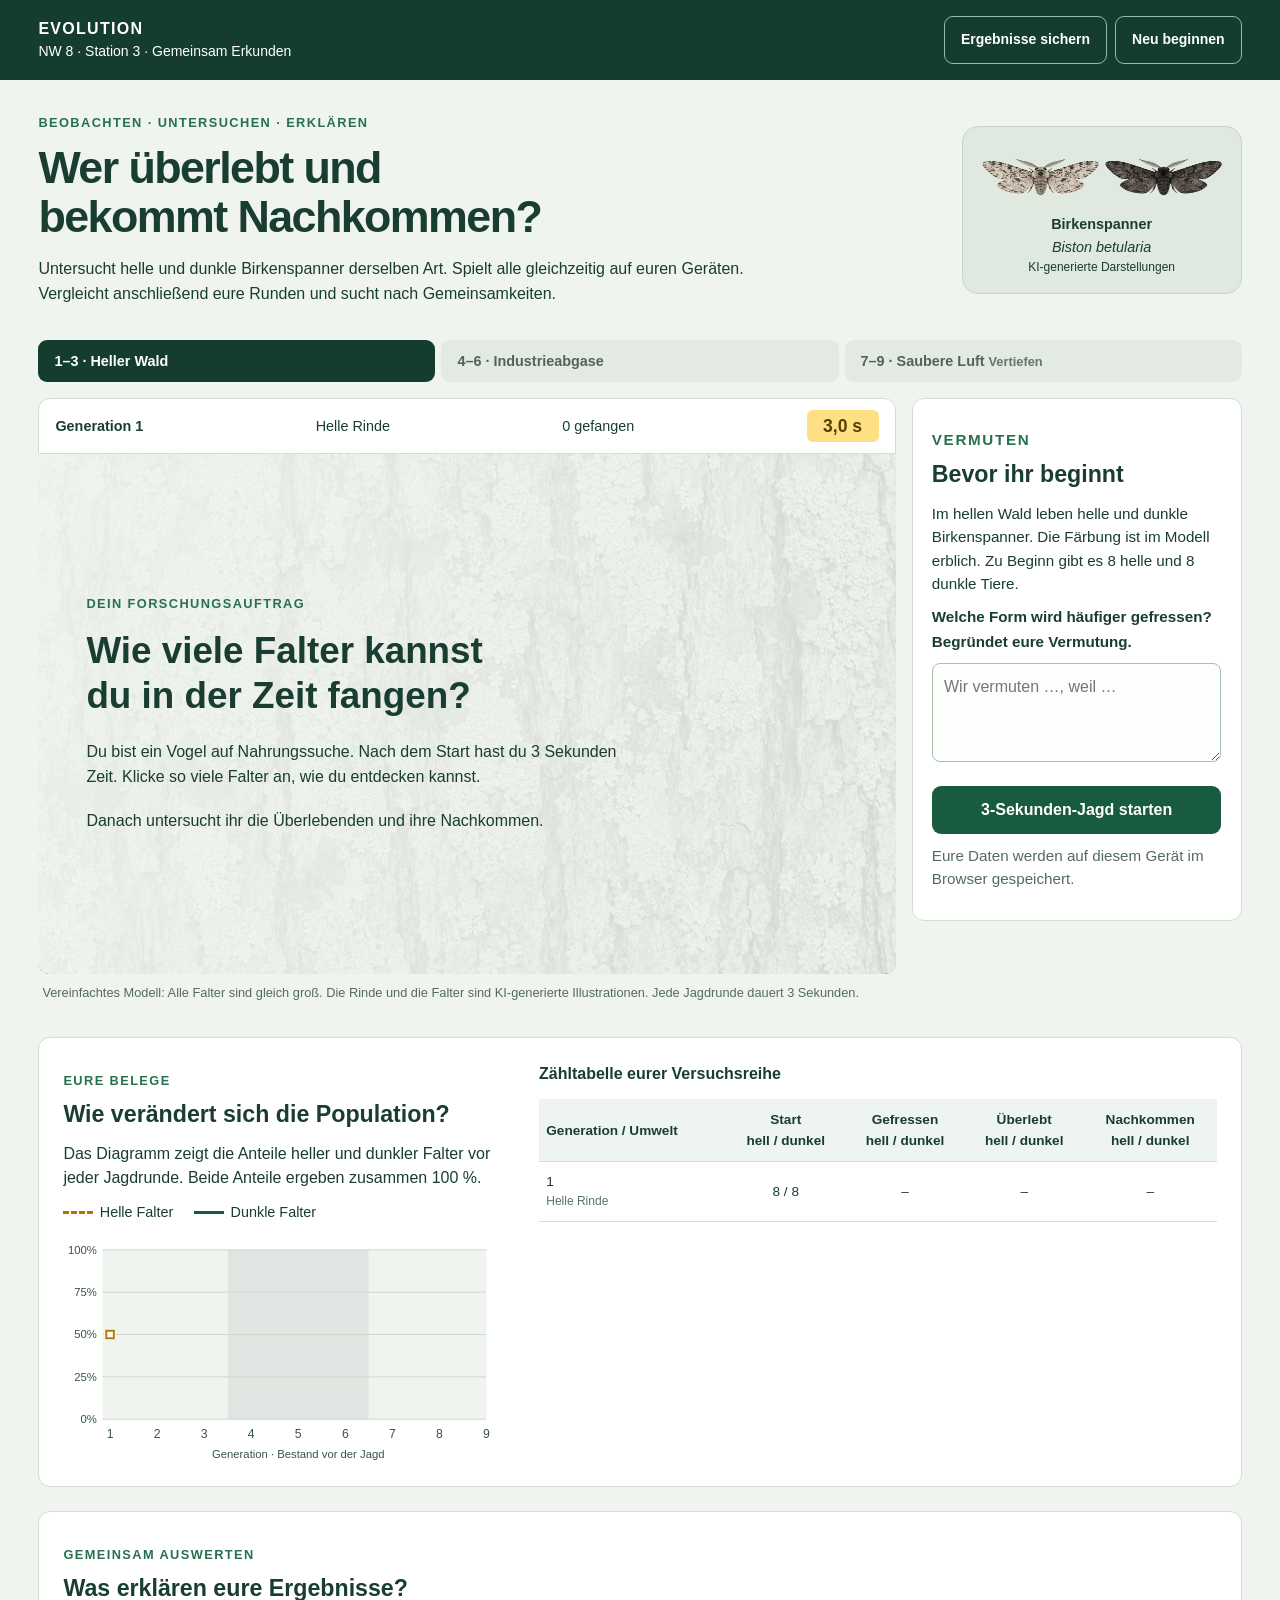
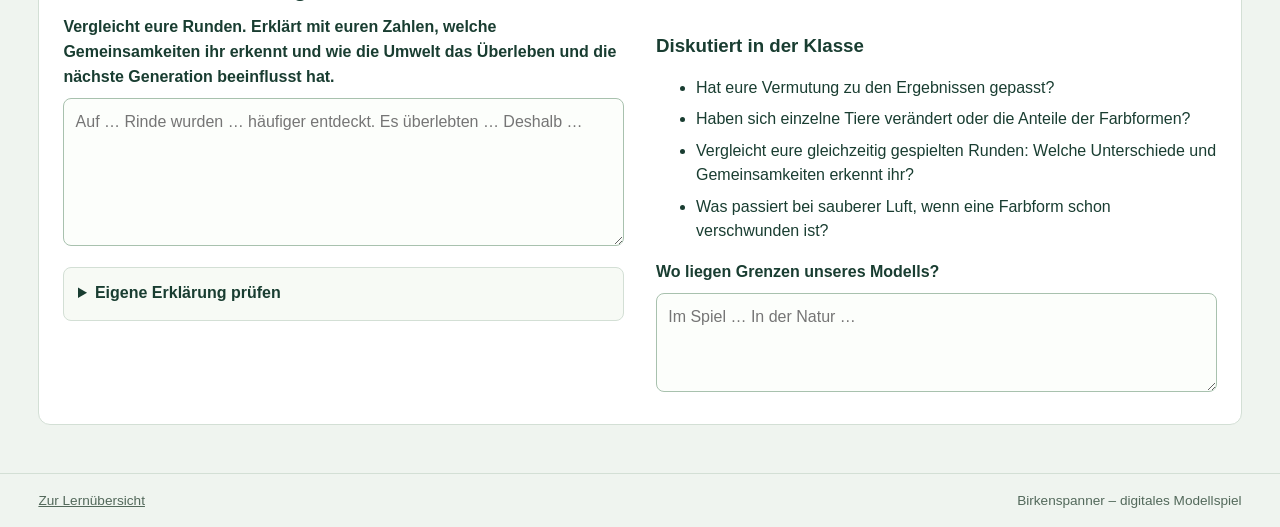
==== lernprogramme/birkenspanner/index.html @ 00bb8d3c "Add Birkenspanner game as second learning tile" ====
<!doctype html>
<html lang="de">
<head><meta charset="utf-8"><meta name="viewport" content="width=device-width,initial-scale=1"><title>Birkenspanner · Wer überlebt und bekommt Nachkommen?</title><link rel="stylesheet" href="styles.css?v=hub-1"></head>
<body>
<a class="skip" href="#spiel">Zum Spiel</a>
<header><a class="brand" href="../../index.html" aria-label="Zur Lernübersicht NW 8 – Evolution">EVOLUTION <span>NW 8 · Station 3 · Gemeinsam Erkunden</span></a><div class="header-actions"><button id="export" class="outline">Ergebnisse sichern</button><button id="reset" class="outline">Neu beginnen</button></div></header>
<main>
<div class="heading"><div><p class="eyebrow">BEOBACHTEN · UNTERSUCHEN · ERKLÄREN</p><h1>Wer überlebt und<br>bekommt Nachkommen?</h1><p>Untersucht helle und dunkle Birkenspanner derselben Art. Spielt alle gleichzeitig auf euren Geräten. Vergleicht anschließend eure Runden und sucht nach Gemeinsamkeiten.</p></div><div class="species"><div class="sample pale"></div><div class="sample dark"></div><span>Birkenspanner <i>Biston betularia</i><small>KI-generierte Darstellungen</small></span></div></div>
<nav aria-label="Umweltphasen" class="phases"><button type="button" id="phase0" title="Neue Versuchsreihe auf heller Rinde starten">1–3 · Heller Wald</button><button type="button" id="phase1" title="Neue Versuchsreihe auf dunkler Rinde starten">4–6 · Industrieabgase</button><button type="button" id="phase2" title="Neue Versuchsreihe bei sauberer Luft starten">7–9 · Saubere Luft <small>Vertiefen</small></button></nav>
<section id="spiel" class="workspace" aria-label="Birkenspanner-Spiel">
<div class="field-column"><div class="field-header"><strong id="generation">Generation 1</strong><span id="environment">Helle Baumrinde</span><span id="hunt-count">0 gefangen</span><strong id="timer" class="timer" aria-label="Verbleibende Jagdzeit">3,0 s</strong></div>
<div id="board" class="board" aria-label="Baumrinde mit Birkenspannern"><div id="cover" class="cover"><p class="eyebrow">DEIN FORSCHUNGSAUFTRAG</p><h2>Wie viele Falter kannst du in der Zeit fangen?</h2><p>Du bist ein Vogel auf Nahrungssuche. Nach dem Start hast du 3 Sekunden Zeit. Klicke so viele Falter an, wie du entdecken kannst.</p><p>Danach untersucht ihr die Überlebenden und ihre Nachkommen.</p></div></div>
<p class="caption">Vereinfachtes Modell: Alle Falter sind gleich groß. Die Rinde und die Falter sind KI-generierte Illustrationen. Jede Jagdrunde dauert 3 Sekunden.</p></div>
<aside class="panel"><p id="step-label" class="eyebrow">VERMUTEN</p><h2 id="panel-title">Bevor ihr beginnt</h2><p id="context">Im hellen Wald leben helle und dunkle Birkenspanner. Die Färbung ist im Modell erblich. Zu Beginn gibt es 8 helle und 8 dunkle Tiere.</p><div id="prediction-area"><label id="prediction-label" for="prediction">Welche Form wird häufiger gefressen? Begründet eure Vermutung.</label><textarea id="prediction" rows="3" placeholder="Wir vermuten …, weil …"></textarea></div><div id="result" aria-live="polite"></div><button id="action" class="primary">Jagdrunde starten</button><button id="finish" class="secondary" hidden>Zur gemeinsamen Auswertung</button><p id="status" class="status" aria-live="polite"></p><p class="small" id="storage">Eure Daten werden auf diesem Gerät im Browser gespeichert.</p></aside>
</section>
<section class="data-section"><div><p class="eyebrow">EURE BELEGE</p><h2>Wie verändert sich die Population?</h2><p>Das Diagramm zeigt die Anteile heller und dunkler Falter vor jeder Jagdrunde. Beide Anteile ergeben zusammen 100 %.</p><div id="chart" class="chart"></div></div><div class="table-wrap"><table><caption>Zähltabelle eurer Versuchsreihe</caption><thead><tr><th scope="col">Generation / Umwelt</th><th scope="col">Start<br>hell / dunkel</th><th scope="col">Gefressen<br>hell / dunkel</th><th scope="col">Überlebt<br>hell / dunkel</th><th scope="col">Nachkommen<br>hell / dunkel</th></tr></thead><tbody id="table"></tbody></table></div></section>
<section class="reflection"><p class="eyebrow">GEMEINSAM AUSWERTEN</p><h2>Was erklären eure Ergebnisse?</h2><div class="reflection-grid"><div><label for="explanation">Vergleicht eure Runden. Erklärt mit euren Zahlen, welche Gemeinsamkeiten ihr erkennt und wie die Umwelt das Überleben und die nächste Generation beeinflusst hat.</label><textarea id="explanation" rows="5" placeholder="Auf … Rinde wurden … häufiger entdeckt. Es überlebten … Deshalb …"></textarea><details id="criteria"><summary>Eigene Erklärung prüfen</summary><label><input type="checkbox"> Wir nennen konkrete Ergebnisse aus mindestens zwei Generationen.</label><label><input type="checkbox"> Wir verbinden Tarnung, Überleben und Nachkommen.</label><label><input type="checkbox"> Wir erklären eine Veränderung der Anteile in der Population.</label><label><input type="checkbox"> Wir behaupten nicht, dass ein einzelner Falter durch Ruß erblich dunkel wird.</label></details></div><div><h3>Diskutiert in der Klasse</h3><ul><li>Hat eure Vermutung zu den Ergebnissen gepasst?</li><li>Haben sich einzelne Tiere verändert oder die Anteile der Farbformen?</li><li>Vergleicht eure gleichzeitig gespielten Runden: Welche Unterschiede und Gemeinsamkeiten erkennt ihr?</li><li>Was passiert bei sauberer Luft, wenn eine Farbform schon verschwunden ist?</li></ul><label for="limits">Wo liegen Grenzen unseres Modells?</label><textarea id="limits" rows="3" placeholder="Im Spiel … In der Natur …"></textarea></div></div></section>

</main><footer><a href="../../index.html">Zur Lernübersicht</a><span>Birkenspanner – digitales Modellspiel</span></footer>
<script src="engine.js?v=3"></script><script src="game.js?v=3"></script>
</body></html>
---- lernprogramme/birkenspanner/styles.css ----
:root{font-family:"Segoe UI",Arial,sans-serif;color:#193d31;background:#eff4ef;font-size:16px;line-height:1.55;--green:#195b41;--dark:#143d30;--yellow:#ffcf54;--line:#d3dfd5}*{box-sizing:border-box}body{margin:0}button,textarea{font:inherit}button{cursor:pointer;border:0;border-radius:9px;padding:.75rem 1rem;font-weight:700}button:disabled{cursor:default;opacity:.55}button:focus-visible,textarea:focus-visible,summary:focus-visible,a:focus-visible{outline:3px solid #d79500;outline-offset:4px}[hidden]{display:none!important}header{background:var(--dark);color:white;display:flex;align-items:center;justify-content:space-between;gap:1rem;padding:1rem 3vw}.brand{font-weight:800;letter-spacing:.08em}.brand span{display:block;font-weight:400;letter-spacing:0;font-size:.875rem}.header-actions{display:flex;gap:.5rem}.outline{background:transparent;color:white;border:1px solid #9bb9a9;font-size:.875rem}main{max-width:1440px;margin:auto;padding:1.5rem 3vw 3rem}h1{font-size:clamp(1.9rem,3.5vw,3rem);line-height:1.1;letter-spacing:-.035em;margin:.25rem 0 1rem}h2{font-size:1.45rem;line-height:1.2;margin:.35rem 0 .8rem}h3{margin:1rem 0 .4rem}p{margin:.6rem 0}.eyebrow{font-size:.8rem;letter-spacing:.11em;font-weight:800;color:#27714f}.heading{display:flex;justify-content:space-between;align-items:center;gap:2rem;margin-bottom:1.5rem}.heading>div:first-child{max-width:750px}.species{background:#dfe9df;border:1px solid #c7d7c7;border-radius:16px;display:grid;grid-template-columns:1fr 1fr;min-width:240px;width:280px;padding:1rem;text-align:center}.species span{grid-column:1/-1;font-weight:700;font-size:.9rem}.species i,.species small{display:block;font-weight:400}.sample{height:70px;background-image:url('assets/falter.png');background-repeat:no-repeat;background-size:200% 100%}.pale{background-position:left center}.dark{background-position:right center}.phases{display:flex;gap:6px;margin-bottom:1rem}.phases>button{flex:1;background:#e2eae2;border-radius:9px;padding:.6rem 1rem;color:#506457;font-size:.9rem}.phases>button.active{background:var(--dark);color:white}.phases small{font-size:.8rem;opacity:.85}.workspace{display:grid;grid-template-columns:minmax(0,1fr) 330px;gap:1rem;align-items:start}.field-column{min-width:0}.field-header{display:flex;justify-content:space-between;gap:.5rem;padding:.7rem 1rem;background:white;border-radius:12px 12px 0 0;border:1px solid var(--line);font-size:.9rem}.board{position:relative;aspect-ratio:1.65;min-height:330px;overflow:hidden;border-radius:0 0 12px 12px;background:#b4b7b1}.board::before{content:"";position:absolute;inset:0;background:url('assets/rinde.png') center/cover;transition:filter .7s}.board.polluted::before{filter:brightness(.28) contrast(.85)}.moth{position:absolute;width:10%;height:20%;padding:0;background:none;border-radius:0;touch-action:manipulation;z-index:1}.moth::before{content:"";position:absolute;inset:0;background-image:url('assets/falter.png');background-size:200% 100%;background-repeat:no-repeat;background-position:left center;transform:rotate(var(--angle))}.moth.dark::before{background-position:right center}.moth.caught{visibility:hidden;pointer-events:none}.board.review .moth{outline:2px solid #ffcf54;border-radius:50%}.board.review .moth::after{content:"";position:absolute;bottom:0;left:40%;width:8px;height:8px;background:#ffcf54;border-radius:50%}.cover{position:absolute;z-index:2;inset:0;background:linear-gradient(110deg,#f1f6f0f5,#f1f6f0d9);display:flex;flex-direction:column;justify-content:center;padding:clamp(1rem,4vw,3rem);max-width:100%}.cover h2{font-size:clamp(1.6rem,3vw,2.3rem);max-width:450px}.cover p{max-width:540px}.caption,.small{font-size:.8rem;color:#546b5f}.caption{margin:.6rem .25rem}.panel{background:white;border:1px solid var(--line);border-radius:12px;padding:1.2rem}.panel label{font-size:.95rem;font-weight:600}.panel p{font-size:.95rem}.primary{width:100%;background:var(--green);color:white;margin-top:1rem}.secondary{width:100%;background:#f9efc8;color:#624b0c;margin-top:.5rem}textarea{width:100%;resize:vertical;min-height:80px;border:1px solid #a8c1ae;border-radius:8px;padding:.7rem;margin-top:.5rem;background:#fcfefb;color:var(--dark)}.status{font-weight:700;color:var(--green)}.counts{display:grid;grid-template-columns:1fr 1fr;gap:.5rem;margin-top:.8rem}.count{background:#eef4ef;border-radius:8px;padding:.7rem;text-align:center}.count strong{font-size:1.7rem;display:block}.count span{font-size:.85rem}.data-section{background:white;border:1px solid var(--line);border-radius:12px;padding:1.5rem;margin-top:1.5rem;display:grid;grid-template-columns:minmax(280px,.8fr) 1.2fr;gap:1.5rem}.chart svg{width:100%;height:auto;display:block}.table-wrap{overflow:auto}table{width:100%;border-collapse:collapse;font-size:.85rem;min-width:500px}caption{text-align:left;font-size:1rem;font-weight:700;margin-bottom:.8rem}th,td{text-align:center;padding:.6rem .45rem;border-bottom:1px solid var(--line)}th{background:#eef4ef;font-weight:700}th:first-child,td:first-child{text-align:left}td small{display:block;font-size:.75rem;color:#587362}.reflection{margin-top:1.5rem;background:white;border:1px solid var(--line);border-radius:12px;padding:1.5rem}.reflection-grid{display:grid;grid-template-columns:1fr 1fr;gap:2rem}.reflection label{font-weight:600}.reflection li{margin:.4rem 0}details{border:1px solid var(--line);background:#f7faf5;border-radius:8px;padding:.85rem;margin-top:.8rem}summary{font-weight:700;cursor:pointer}details label{display:block;margin:.5rem 0;font-weight:400!important}.background{padding:1.2rem;margin-top:1.5rem}.background a{color:#195b41}footer{border-top:1px solid var(--line);padding:1rem 3vw;font-size:.85rem;display:flex;justify-content:space-between;color:#53695b}.skip{position:fixed;top:-100px;left:1rem;background:white;padding:1rem;z-index:10}.skip:focus{top:1rem}@media(max-width:1050px){.workspace{grid-template-columns:minmax(0,1fr) 290px}.data-section{grid-template-columns:1fr}.species{width:220px;min-width:220px}}@media(max-width:760px){header{align-items:flex-start}.header-actions{flex-direction:column}.heading{display:block}.species{display:none}.workspace{grid-template-columns:1fr}.panel{grid-row:1}.panel .small{display:none}.board{min-height:290px;aspect-ratio:1.4}.phases>button{padding:.5rem;font-size:.8rem}.phases small{display:block}.reflection-grid{grid-template-columns:1fr}.field-header{flex-wrap:wrap}.cover{padding:1rem}.cover h2{font-size:1.5rem}footer{display:block}.heading h1 br{display:none}}@media print{header,.phases,.workspace,.background,footer,button,.caption{display:none}.heading{margin:0}.species{display:none}main{padding:0}.data-section,.reflection{border:0;padding:0;display:block}.reflection-grid{display:block}textarea{height:120px}.table-wrap{overflow:visible}table{min-width:0}.chart{max-width:500px}details{display:none}}
:is(.table-wrap,.data-section>div,.reflection-grid>div){min-width:0}
.board{width:100%}

.timer{font-size:1.1rem;color:#574000;background:#ffdf83;border-radius:6px;padding:.15rem .55rem;min-width:72px;text-align:center;font-variant-numeric:tabular-nums}.field-header{align-items:center}

.phases>button{text-align:left;font-weight:600}.phases>button:hover:not(:disabled){box-shadow:inset 0 0 0 2px #71977e}.chart-legend{display:flex;flex-wrap:wrap;gap:1.3rem;font-size:.9rem;margin:.5rem 0}.legend-line{display:inline-block;width:30px;vertical-align:middle;margin-right:.4rem;border-top:3px solid #185b40}.legend-line.light{border-color:#b57400;border-top-style:dashed}

header a.brand{color:inherit;text-decoration:none}header a.brand:hover{text-decoration:underline}footer a{color:inherit}
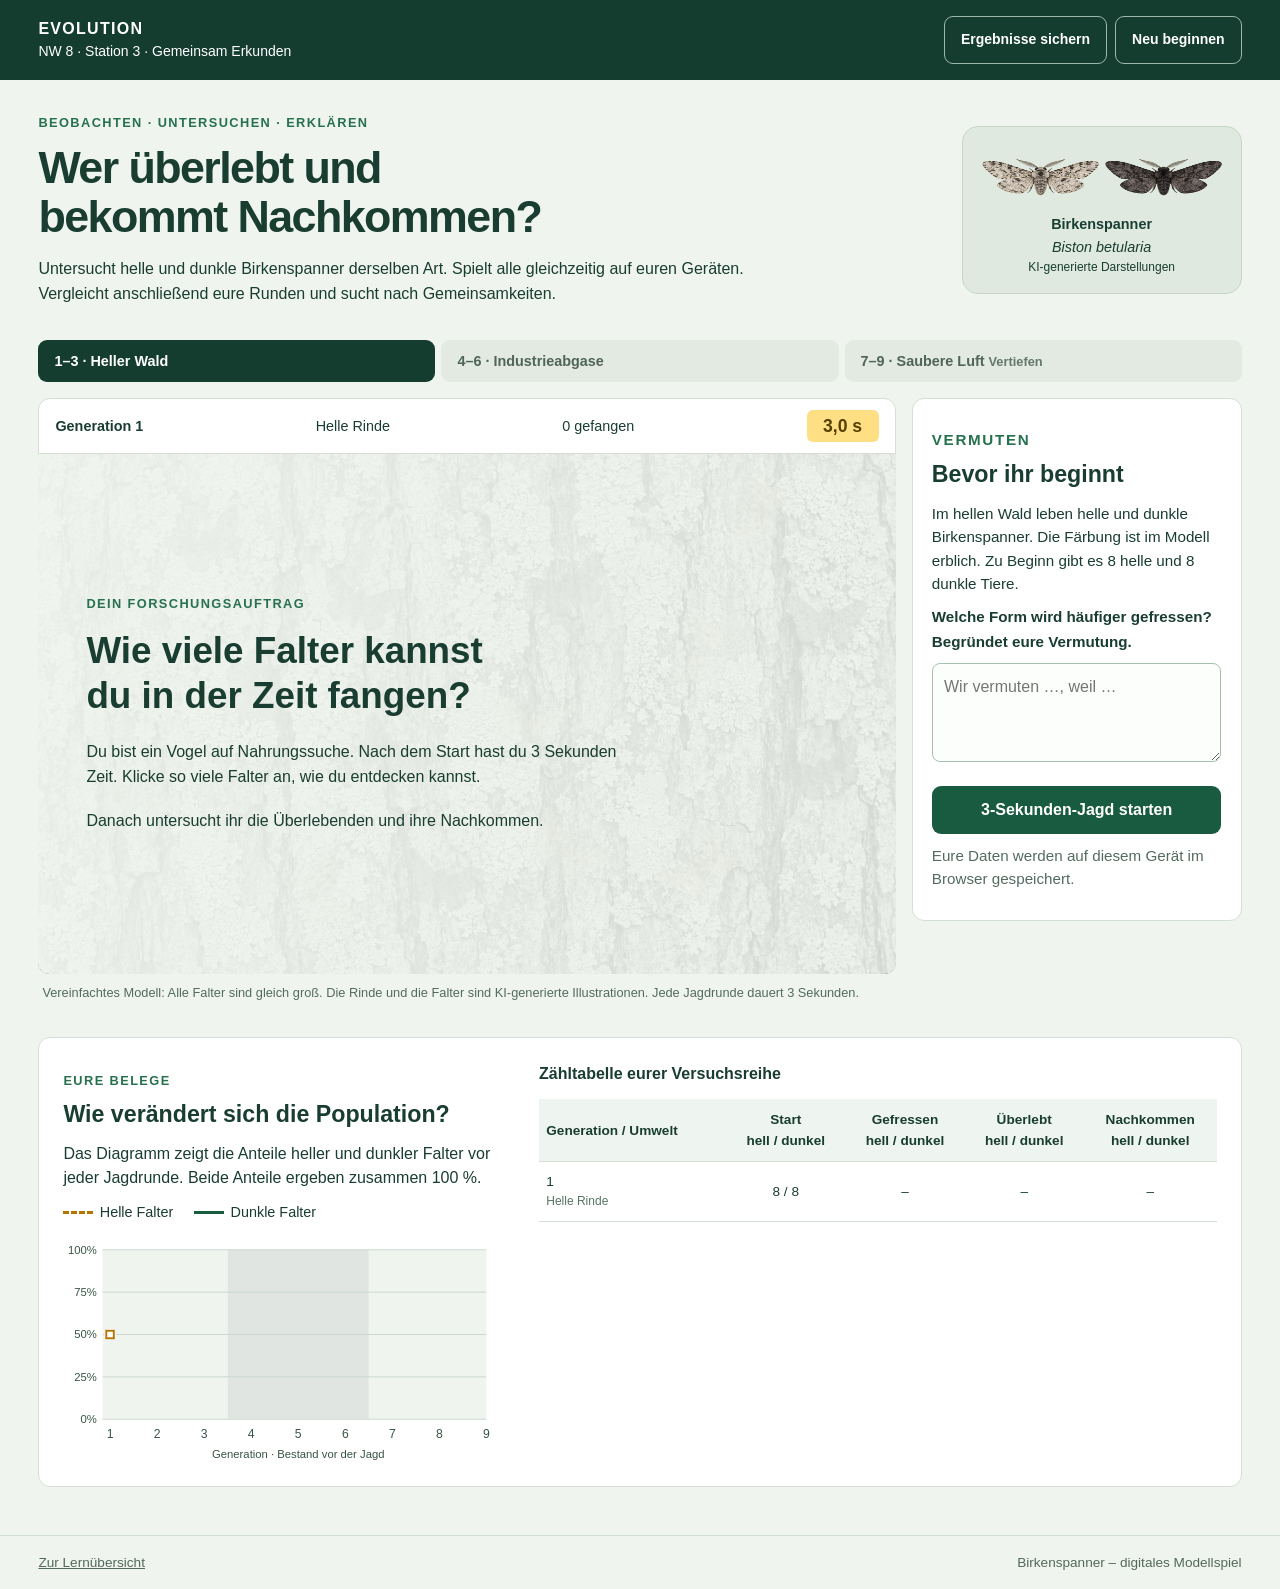
==== commit 32c8ec62: "Move Birkenspanner reflection to classroom discussion" ====
--- a/lernprogramme/birkenspanner/index.html
+++ b/lernprogramme/birkenspanner/index.html
@@ -1,6 +1,6 @@
 <!doctype html>
 <html lang="de">
-<head><meta charset="utf-8"><meta name="viewport" content="width=device-width,initial-scale=1"><title>Birkenspanner · Wer überlebt und bekommt Nachkommen?</title><link rel="stylesheet" href="styles.css?v=hub-1"></head>
+<head><meta charset="utf-8"><meta name="viewport" content="width=device-width,initial-scale=1"><title>Birkenspanner · Wer überlebt und bekommt Nachkommen?</title><link rel="stylesheet" href="styles.css?v=class-review-1"></head>
 <body>
 <a class="skip" href="#spiel">Zum Spiel</a>
 <header><a class="brand" href="../../index.html" aria-label="Zur Lernübersicht NW 8 – Evolution">EVOLUTION <span>NW 8 · Station 3 · Gemeinsam Erkunden</span></a><div class="header-actions"><button id="export" class="outline">Ergebnisse sichern</button><button id="reset" class="outline">Neu beginnen</button></div></header>
@@ -11,11 +11,9 @@
 <div class="field-column"><div class="field-header"><strong id="generation">Generation 1</strong><span id="environment">Helle Baumrinde</span><span id="hunt-count">0 gefangen</span><strong id="timer" class="timer" aria-label="Verbleibende Jagdzeit">3,0 s</strong></div>
 <div id="board" class="board" aria-label="Baumrinde mit Birkenspannern"><div id="cover" class="cover"><p class="eyebrow">DEIN FORSCHUNGSAUFTRAG</p><h2>Wie viele Falter kannst du in der Zeit fangen?</h2><p>Du bist ein Vogel auf Nahrungssuche. Nach dem Start hast du 3 Sekunden Zeit. Klicke so viele Falter an, wie du entdecken kannst.</p><p>Danach untersucht ihr die Überlebenden und ihre Nachkommen.</p></div></div>
 <p class="caption">Vereinfachtes Modell: Alle Falter sind gleich groß. Die Rinde und die Falter sind KI-generierte Illustrationen. Jede Jagdrunde dauert 3 Sekunden.</p></div>
-<aside class="panel"><p id="step-label" class="eyebrow">VERMUTEN</p><h2 id="panel-title">Bevor ihr beginnt</h2><p id="context">Im hellen Wald leben helle und dunkle Birkenspanner. Die Färbung ist im Modell erblich. Zu Beginn gibt es 8 helle und 8 dunkle Tiere.</p><div id="prediction-area"><label id="prediction-label" for="prediction">Welche Form wird häufiger gefressen? Begründet eure Vermutung.</label><textarea id="prediction" rows="3" placeholder="Wir vermuten …, weil …"></textarea></div><div id="result" aria-live="polite"></div><button id="action" class="primary">Jagdrunde starten</button><button id="finish" class="secondary" hidden>Zur gemeinsamen Auswertung</button><p id="status" class="status" aria-live="polite"></p><p class="small" id="storage">Eure Daten werden auf diesem Gerät im Browser gespeichert.</p></aside>
+<aside class="panel"><p id="step-label" class="eyebrow">VERMUTEN</p><h2 id="panel-title">Bevor ihr beginnt</h2><p id="context">Im hellen Wald leben helle und dunkle Birkenspanner. Die Färbung ist im Modell erblich. Zu Beginn gibt es 8 helle und 8 dunkle Tiere.</p><div id="prediction-area"><label id="prediction-label" for="prediction">Welche Form wird häufiger gefressen? Begründet eure Vermutung.</label><textarea id="prediction" rows="3" placeholder="Wir vermuten …, weil …"></textarea></div><div id="result" aria-live="polite"></div><button id="action" class="primary">Jagdrunde starten</button><button id="finish" class="secondary" hidden>Versuchsreihe abschließen</button><p id="status" class="status" aria-live="polite"></p><p class="small" id="storage">Eure Daten werden auf diesem Gerät im Browser gespeichert.</p></aside>
 </section>
 <section class="data-section"><div><p class="eyebrow">EURE BELEGE</p><h2>Wie verändert sich die Population?</h2><p>Das Diagramm zeigt die Anteile heller und dunkler Falter vor jeder Jagdrunde. Beide Anteile ergeben zusammen 100 %.</p><div id="chart" class="chart"></div></div><div class="table-wrap"><table><caption>Zähltabelle eurer Versuchsreihe</caption><thead><tr><th scope="col">Generation / Umwelt</th><th scope="col">Start<br>hell / dunkel</th><th scope="col">Gefressen<br>hell / dunkel</th><th scope="col">Überlebt<br>hell / dunkel</th><th scope="col">Nachkommen<br>hell / dunkel</th></tr></thead><tbody id="table"></tbody></table></div></section>
-<section class="reflection"><p class="eyebrow">GEMEINSAM AUSWERTEN</p><h2>Was erklären eure Ergebnisse?</h2><div class="reflection-grid"><div><label for="explanation">Vergleicht eure Runden. Erklärt mit euren Zahlen, welche Gemeinsamkeiten ihr erkennt und wie die Umwelt das Überleben und die nächste Generation beeinflusst hat.</label><textarea id="explanation" rows="5" placeholder="Auf … Rinde wurden … häufiger entdeckt. Es überlebten … Deshalb …"></textarea><details id="criteria"><summary>Eigene Erklärung prüfen</summary><label><input type="checkbox"> Wir nennen konkrete Ergebnisse aus mindestens zwei Generationen.</label><label><input type="checkbox"> Wir verbinden Tarnung, Überleben und Nachkommen.</label><label><input type="checkbox"> Wir erklären eine Veränderung der Anteile in der Population.</label><label><input type="checkbox"> Wir behaupten nicht, dass ein einzelner Falter durch Ruß erblich dunkel wird.</label></details></div><div><h3>Diskutiert in der Klasse</h3><ul><li>Hat eure Vermutung zu den Ergebnissen gepasst?</li><li>Haben sich einzelne Tiere verändert oder die Anteile der Farbformen?</li><li>Vergleicht eure gleichzeitig gespielten Runden: Welche Unterschiede und Gemeinsamkeiten erkennt ihr?</li><li>Was passiert bei sauberer Luft, wenn eine Farbform schon verschwunden ist?</li></ul><label for="limits">Wo liegen Grenzen unseres Modells?</label><textarea id="limits" rows="3" placeholder="Im Spiel … In der Natur …"></textarea></div></div></section>
-
 </main><footer><a href="../../index.html">Zur Lernübersicht</a><span>Birkenspanner – digitales Modellspiel</span></footer>
-<script src="engine.js?v=3"></script><script src="game.js?v=3"></script>
+<script src="engine.js?v=3"></script><script src="game.js?v=class-review-1"></script>
 </body></html>
